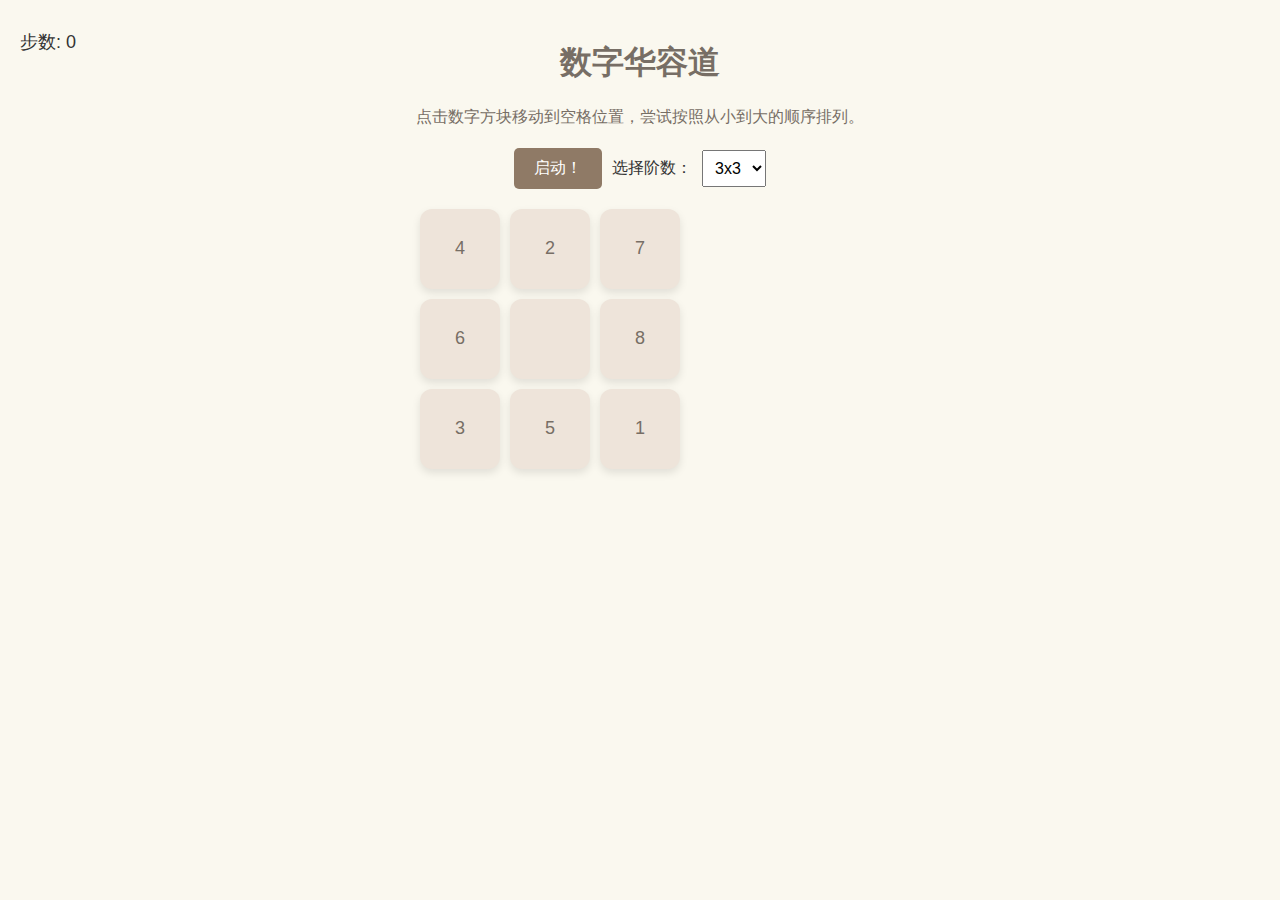
==== index.html @ 18848727 "数字华容道" ====
<!DOCTYPE html>
<html lang="en">

<head>
    <meta charset="UTF-8">
    <meta name="viewport" content="width=device-width, initial-scale=1.0">
    <title>数字华容道</title>
    <link rel="stylesheet" href="./index.css">
</head>


<body>

    <h1>数字华容道</h1>
    <p>点击数字方块移动到空格位置，尝试按照从小到大的顺序排列。</p>

    <div id="step-counter">步数: 0</div>
    <div id="settings">
        <!-- onclick="startGame()" -->
        <button id="start-button">启动！</button>
        <label for="grid-size">选择阶数：</label>
        <select id="grid-size">
            <!-- onchange="changeGridSize" -->
            <option value="3">3x3</option>
            <option value="4">4x4</option>
            <option value="5">5x5</option>
            <option value="6">6x6</option>
            <option value="7">7x7</option>
            <option value="8">8x8</option>
        </select>
    </div>
    <div id="puzzle-container"></div>

    <script type="module" src="./index.js"></script>
    <script type="module" src="./top2.js"></script>

    <!-- <div id="puzzle-container">
        <div class="puzzle-piece">3</div>
        <div class="puzzle-piece">5</div>
        <div class="puzzle-piece">7</div>
        <div class="puzzle-piece">4</div>
        <div class="puzzle-piece">2</div>
        <div class="puzzle-piece">8</div>
        <div class="puzzle-piece">1</div>
        <div class="puzzle-piece">6</div>
        <div class="puzzle-piece"></div>
    </div> -->



</body>

</html>
---- index.css ----
body {
    font-family: 'Arial', sans-serif;
    text-align: center;
    background-color: #faf8ef;
    margin: 0;
    padding: 20px;
}

h1 {
    color: #776e65;
}

p {
    color: #776e65;
}

#puzzle-container {
    display: grid;
    grid-template-columns: repeat(3, 80px);
    gap: 10px;
    margin-top: 20px;
    max-width: 440px;
    margin-left: auto;
    margin-right: auto;
}


/* #puzzle-container {
    display: grid;
    grid-template-columns: repeat(3, 1fr);
    grid-gap: 5px;
    max-width: 300px;
    margin: auto;
} */

.puzzle-piece {
    width: 80px;
    height: 80px;
    display: flex;
    align-items: center;
    justify-content: center;
    font-size: 18px;
    background-color: #eee4da;
    color: #776e65;
    border-radius: 12px;
    cursor: pointer;
    /* transition: background-color 0.2s ease-in-out; */
    box-shadow: 0 4px 8px rgba(0, 0, 0, 0.1);
    transition: transform 0.3s ease-in-out;
}

.puzzle-piece:hover {
    background-color: #dcbba5;
}

#step-counter {
    position: absolute;
    top: 20px;
    left: 20px;
    font-size: 18px;
    color: #333;
}

body {
    font-family: 'Arial', sans-serif;
    text-align: center;
    background-color: #faf8ef;
    margin: 0;
    padding: 20px;
}

h1 {
    color: #776e65;
}

p {
    color: #776e65;
}

#step-counter {
    margin-top: 10px;
    font-size: 18px;
    color: #333;
}

#settings {
    margin-top: 20px;
    font-size: 16px;
    color: #333;
    display: flex;
    align-items: center;
    justify-content: center;
}

#start-button {
    background-color: #8f7a66;
    color: #fff;
    padding: 10px 20px;
    font-size: 16px;
    border: none;
    border-radius: 5px;
    cursor: pointer;
    margin-right: 10px;
    transition: background-color 0.3s ease-in-out;
}

#start-button:hover {
    background-color: #5f4b3a;
}

label {
    margin-right: 10px;
}

select {
    padding: 8px;
    font-size: 16px;
}

/* #puzzle-container {
    display: grid;
    gap: 10px;
    margin-top: 20px;
    max-width: 440px;
    margin-left: auto;
    margin-right: auto;
} */












/* .puzzle-piece {
    width: 100%;
    padding: 20px;
    font-size: 18px;
    background-color: #eee4da;
    color: #776e65;
    border-radius: 12px;
    text-align: center;
    transition: transform 0.3s ease-in-out;
} */

.puzzle-piece:hover {
    background-color: #dcbba5;
}

/* Add animation class when needed */
.puzzle-piece.animate {
    transition: transform 0.3s ease-in-out;
}

/* Animate the puzzle piece movement */
.puzzle-piece.animate.move {
    transform: translate(0, 0);
}
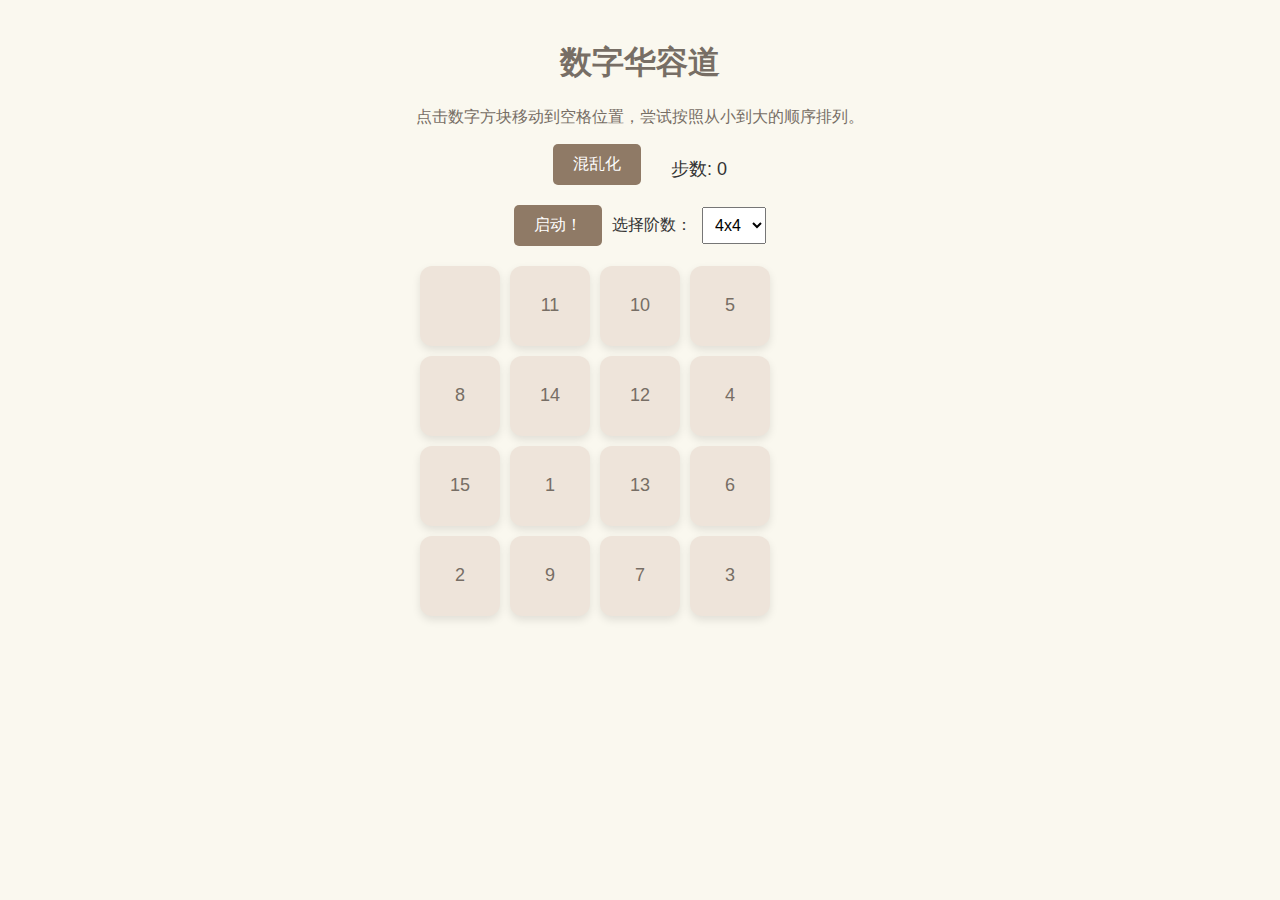
==== commit b16799d9: "修改样式美化 .添加 随机" ====
--- a/index.html
+++ b/index.html
@@ -8,21 +8,20 @@
     <link rel="stylesheet" href="./index.css">
 </head>
 
-
 <body>
 
     <h1>数字华容道</h1>
     <p>点击数字方块移动到空格位置，尝试按照从小到大的顺序排列。</p>
-
-    <div id="step-counter">步数: 0</div>
+    <div id="line">
+        <button id="randomNum">混乱化</button>
+        <div id="step-counter">步数: 0</div>
+    </div>
     <div id="settings">
-        <!-- onclick="startGame()" -->
         <button id="start-button">启动！</button>
         <label for="grid-size">选择阶数：</label>
         <select id="grid-size">
-            <!-- onchange="changeGridSize" -->
             <option value="3">3x3</option>
-            <option value="4">4x4</option>
+            <option value="4" selected>4x4</option>
             <option value="5">5x5</option>
             <option value="6">6x6</option>
             <option value="7">7x7</option>
@@ -34,20 +33,6 @@
     <script type="module" src="./index.js"></script>
     <script type="module" src="./top2.js"></script>
 
-    <!-- <div id="puzzle-container">
-        <div class="puzzle-piece">3</div>
-        <div class="puzzle-piece">5</div>
-        <div class="puzzle-piece">7</div>
-        <div class="puzzle-piece">4</div>
-        <div class="puzzle-piece">2</div>
-        <div class="puzzle-piece">8</div>
-        <div class="puzzle-piece">1</div>
-        <div class="puzzle-piece">6</div>
-        <div class="puzzle-piece"></div>
-    </div> -->
-
-
-
 </body>
 
-</html>+</html>
--- a/index.css
+++ b/index.css
@@ -17,22 +17,13 @@
 
 #puzzle-container {
     display: grid;
-    grid-template-columns: repeat(3, 80px);
+    grid-template-columns: repeat(4, 80px);
     gap: 10px;
     margin-top: 20px;
     max-width: 440px;
     margin-left: auto;
     margin-right: auto;
 }
-
-
-/* #puzzle-container {
-    display: grid;
-    grid-template-columns: repeat(3, 1fr);
-    grid-gap: 5px;
-    max-width: 300px;
-    margin: auto;
-} */
 
 .puzzle-piece {
     width: 80px;
@@ -55,7 +46,7 @@
 }
 
 #step-counter {
-    position: absolute;
+    /* position: absolute; */
     top: 20px;
     left: 20px;
     font-size: 18px;
@@ -162,3 +153,32 @@
 .puzzle-piece.animate.move {
     transform: translate(0, 0);
 }
+
+
+/* 添加新的样式 */
+#settings {
+    display: flex;
+    align-items: center;
+    justify-content: center;
+}
+
+#line{
+    display: flex;
+    align-items: center;
+    justify-content: center;  
+}
+#randomNum {
+    background-color: #8f7a66;
+    color: #fff;
+    padding: 10px 20px;
+    font-size: 16px;
+    border: none;
+    border-radius: 5px;
+    cursor: pointer;
+    margin-right: 30px;
+    transition: background-color 0.3s ease-in-out;
+}
+
+#randomNum:hover {
+    background-color: #5f4b3a;
+}
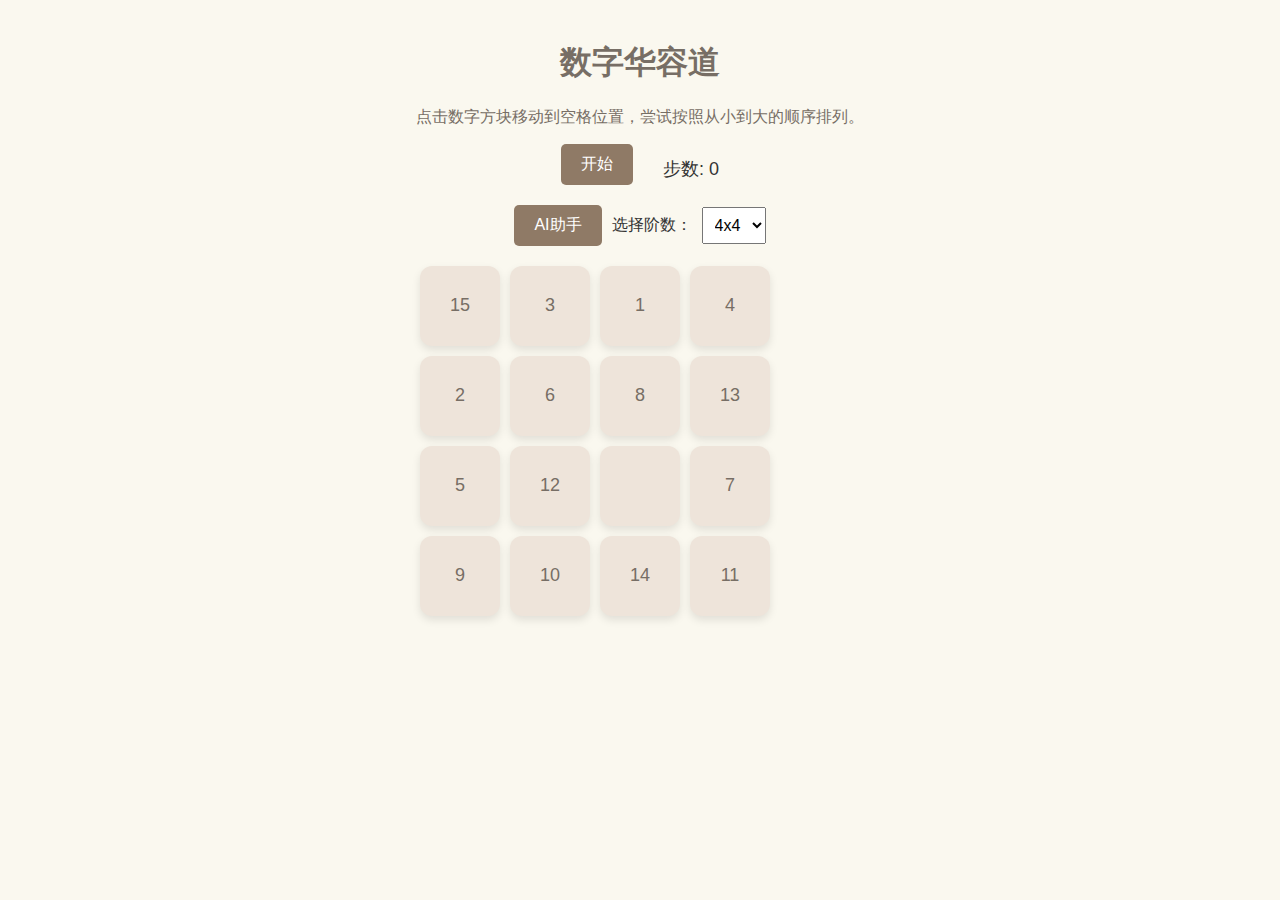
==== commit cde623a7: "修改优化" ====
--- a/index.html
+++ b/index.html
@@ -13,11 +13,11 @@
     <h1>数字华容道</h1>
     <p>点击数字方块移动到空格位置，尝试按照从小到大的顺序排列。</p>
     <div id="line">
-        <button id="randomNum">混乱化</button>
+        <button id="randomNum">开始</button>
         <div id="step-counter">步数: 0</div>
     </div>
     <div id="settings">
-        <button id="start-button">启动！</button>
+        <button id="start-button">AI助手</button>
         <label for="grid-size">选择阶数：</label>
         <select id="grid-size">
             <option value="3">3x3</option>
